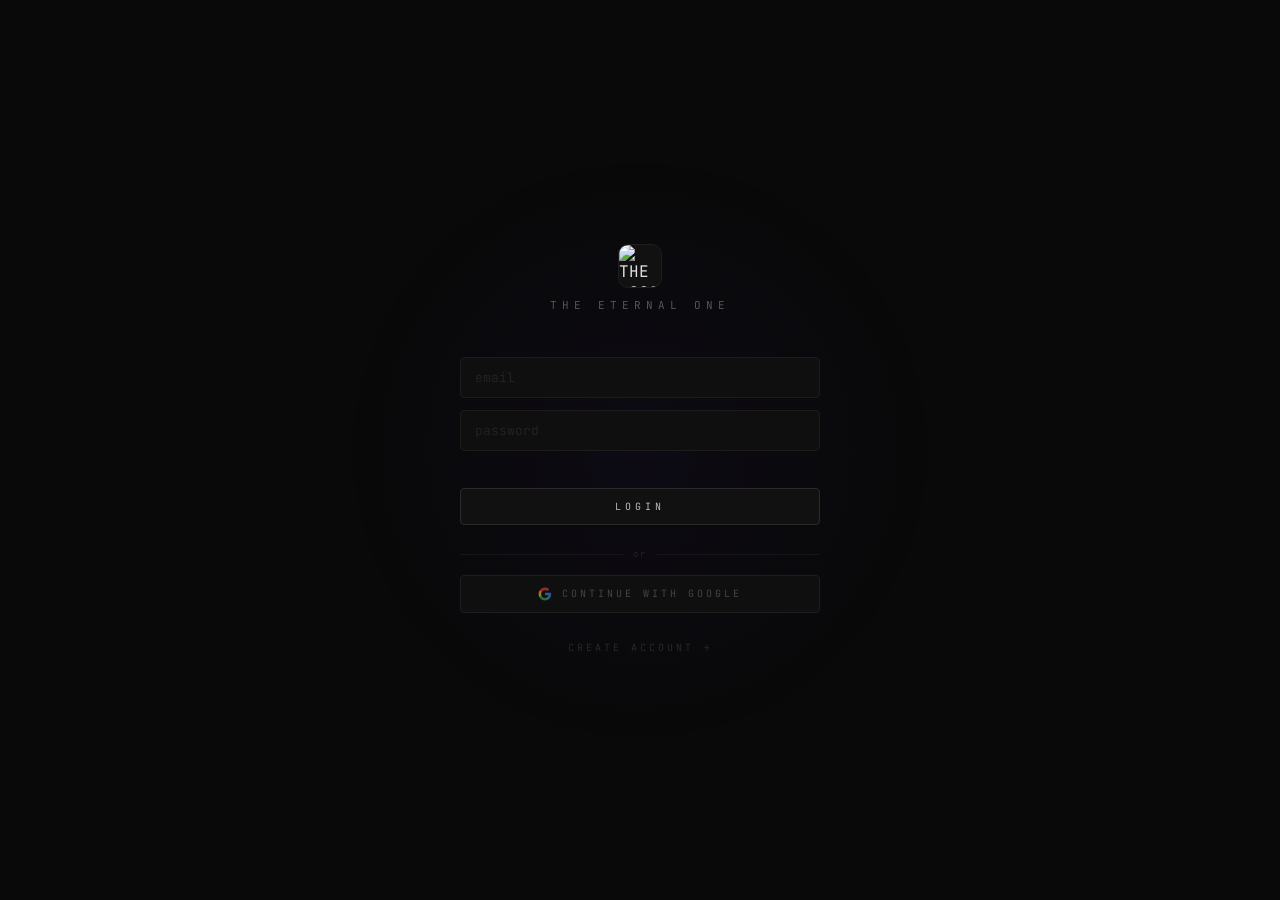
==== index.html @ fa99e8cd "Fixed the order of pages" ====
<!DOCTYPE html>
<html lang="en">
<head>
<meta charset="UTF-8">
<meta name="viewport" content="width=device-width, initial-scale=1.0">
<title>The Eternal One</title>
<link rel="icon" type="image/jpeg" href="logo2.jpeg">
<link href="https://fonts.googleapis.com/css2?family=JetBrains+Mono:wght@300;400;500&display=swap" rel="stylesheet">
<script type="module">
  import { initializeApp } from "https://www.gstatic.com/firebasejs/10.12.2/firebase-app.js";
  import {
    getAuth, signInWithEmailAndPassword,
    signInWithPopup, GoogleAuthProvider, onAuthStateChanged
  } from "https://www.gstatic.com/firebasejs/10.12.2/firebase-auth.js";
  
  const firebaseConfig = {
    apiKey: "AIzaSyDOQZw95uqm6B4TP_qGKlwqt2LYKfvITXM",
    authDomain: "eternal-one-timer.firebaseapp.com",
    projectId: "eternal-one-timer",
    storageBucket: "eternal-one-timer.firebasestorage.app",
    messagingSenderId: "1010437979682",
    appId: "1:1010437979682:web:7a23edfd4e45439ba7547b",
    measurementId: "G-6JR43ZSEN3"
  };

  const app       = initializeApp(firebaseConfig);
  const auth      = getAuth(app);
  const gProvider = new GoogleAuthProvider();

  onAuthStateChanged(auth, user => { if (user) redirect(); });

  function redirect() {
    document.getElementById('overlay').classList.add('show');
    setTimeout(() => { window.location.href = 'intro.html'; }, 900);
  }
  function setError(msg) { document.getElementById('err').textContent = msg; }
  function setLoading(on) {
    ['loginBtn','googleBtn'].forEach(id => {
      document.getElementById(id).disabled = on;
    });
    document.getElementById('loginBtn').textContent = on ? '...' : 'Login';
  }

  window.__login = async () => {
    setError('');
    const e = document.getElementById('email').value.trim();
    const p = document.getElementById('pass').value;
    if (!e || !p) { setError('fill in both fields'); return; }
    setLoading(true);
    try {
      await signInWithEmailAndPassword(auth, e, p);
      redirect();
    } catch (err) { setError(friendlyError(err.code)); setLoading(false); }
  };

  window.__google = async () => {
    setError('');
    setLoading(true);
    try {
      await signInWithPopup(auth, gProvider);
      redirect();
    } catch (err) {
      if (err.code !== 'auth/popup-closed-by-user') setError(friendlyError(err.code));
      setLoading(false);
    }
  };

  function friendlyError(code) {
    const map = {
      'auth/user-not-found':    'no account with that email',
      'auth/wrong-password':    'wrong password',
      'auth/invalid-email':     'invalid email',
      'auth/too-many-requests': 'too many attempts — try later',
      'auth/invalid-credential':'wrong email or password',
    };
    return map[code] || 'something went wrong';
  }

  document.addEventListener('keydown', e => { if (e.key === 'Enter') window.__login(); });
</script>
<style>
*, *::before, *::after { box-sizing: border-box; margin: 0; padding: 0; }
html, body {
  height: 100%; background: #090909;
  font-family: 'JetBrains Mono', monospace; color: #e0e0e0;
  display: flex; align-items: center; justify-content: center; overflow: hidden;
}
body::before {
  content: ''; position: fixed;
  width: 600px; height: 600px; top: 50%; left: 50%;
  transform: translate(-50%,-50%);
  background: radial-gradient(circle, rgba(90,40,200,0.06) 0%, transparent 70%);
  pointer-events: none;
}
.card {
  width: min(360px, 92vw); opacity: 0;
  animation: up 0.7s cubic-bezier(0.22,1,0.36,1) 0.1s forwards;
}
@keyframes up {
  from { opacity: 0; transform: translateY(16px); }
  to   { opacity: 1; transform: translateY(0); }
}
.logo { display: flex; flex-direction: column; align-items: center; margin-bottom: 2.8rem; gap: 10px; }
.logo-mark {
  width: 44px; height: 44px; border-radius: 10px;
  border: 1px solid #1e1e1e; background: #111;
  display: flex; align-items: center; justify-content: center; overflow: hidden;
}
.logo-mark img { width: 100%; height: 100%; object-fit: contain; }
.app-name { font-size: 11px; letter-spacing: 0.45em; text-transform: uppercase; color: #555; font-weight: 400; }
.field { margin-bottom: 0.75rem; }
input {
  width: 100%; background: #0f0f0f; border: 1px solid #1c1c1c;
  border-radius: 4px; padding: 11px 14px;
  font-family: 'JetBrains Mono', monospace; font-size: 13px;
  font-weight: 300; color: #ccc; outline: none;
  transition: border-color 0.2s, box-shadow 0.2s;
}
input::placeholder { color: #252525; }
input:focus { border-color: #333; box-shadow: 0 0 0 3px rgba(100,60,220,0.07); }
.err { font-size: 10px; color: #5a2020; letter-spacing: 0.15em; min-height: 16px; margin-bottom: 0.6rem; text-align: center; }
.btn-primary {
  width: 100%; background: #111; border: 1px solid #2a2a2a;
  border-radius: 4px; padding: 11px;
  font-family: 'JetBrains Mono', monospace; font-size: 10px;
  letter-spacing: 0.4em; text-transform: uppercase; color: #bbb;
  cursor: pointer; transition: all 0.15s; margin-bottom: 0.55rem;
  box-shadow: 0 4px 0 #0a0a0a;
}
.btn-primary:hover  { border-color: #3a3a3a; color: #e0e0e0; }
.btn-primary:active { transform: translateY(2px); box-shadow: 0 2px 0 #0a0a0a; }
.btn-primary:disabled { opacity: 0.4; cursor: not-allowed; }
.divider { display: flex; align-items: center; gap: 10px; margin: 0.9rem 0; }
.divider-line { flex: 1; height: 1px; background: #161616; }
.divider-text { font-size: 9px; color: #222; letter-spacing: 0.2em; }
.btn-google {
  width: 100%; background: #0f0f0f; border: 1px solid #1e1e1e;
  border-radius: 4px; padding: 11px;
  font-family: 'JetBrains Mono', monospace; font-size: 10px;
  letter-spacing: 0.3em; text-transform: uppercase; color: #444;
  cursor: pointer; transition: all 0.15s;
  display: flex; align-items: center; justify-content: center; gap: 10px;
}
.btn-google:hover  { border-color: #2a2a2a; color: #888; }
.btn-google:active { transform: scale(0.99); }
.btn-google:disabled { opacity: 0.4; cursor: not-allowed; }
.g-icon { width: 14px; height: 14px; flex-shrink: 0; }
.link-row { text-align: center; margin-top: 1.4rem; }
.link-row a {
  font-size: 10px; letter-spacing: 0.3em; text-transform: uppercase;
  color: #282828; text-decoration: none; transition: color 0.2s;
}
.link-row a:hover { color: #666; }
.overlay {
  position: fixed; inset: 0; background: #090909; z-index: 99;
  display: flex; align-items: center; justify-content: center;
  opacity: 0; pointer-events: none; transition: opacity 0.4s ease;
}
.overlay.show { opacity: 1; pointer-events: all; }
.overlay-text { font-size: 10px; letter-spacing: 0.5em; text-transform: uppercase; color: #2a2a2a; }
</style>
</head>
<body>

<div class="overlay" id="overlay"><span class="overlay-text">entering</span></div>

<div class="card">
  <div class="logo">
    <div class="logo-mark"><img src="logo2.jpeg" alt="THE LOGO"></div>
    <div class="app-name">The Eternal One</div>
  </div>

  <div class="field">
    <input type="email" id="email" placeholder="email" autocomplete="email" spellcheck="false">
  </div>
  <div class="field">
    <input type="password" id="pass" placeholder="password" autocomplete="current-password">
  </div>

  <div class="err" id="err"></div>

  <button class="btn-primary" id="loginBtn" onclick="__login()">Login</button>

  <div class="divider">
    <div class="divider-line"></div>
    <span class="divider-text">or</span>
    <div class="divider-line"></div>
  </div>

  <button class="btn-google" id="googleBtn" onclick="__google()">
    <svg class="g-icon" viewBox="0 0 24 24" xmlns="http://www.w3.org/2000/svg">
      <path d="M22.56 12.25c0-.78-.07-1.53-.2-2.25H12v4.26h5.92c-.26 1.37-1.04 2.53-2.21 3.31v2.77h3.57c2.08-1.92 3.28-4.74 3.28-8.09z" fill="#4285F4" opacity="0.6"/>
      <path d="M12 23c2.97 0 5.46-.98 7.28-2.66l-3.57-2.77c-.98.66-2.23 1.06-3.71 1.06-2.86 0-5.29-1.93-6.16-4.53H2.18v2.84C3.99 20.53 7.7 23 12 23z" fill="#34A853" opacity="0.6"/>
      <path d="M5.84 14.09c-.22-.66-.35-1.36-.35-2.09s.13-1.43.35-2.09V7.07H2.18C1.43 8.55 1 10.22 1 12s.43 3.45 1.18 4.93l3.66-2.84z" fill="#FBBC05" opacity="0.6"/>
      <path d="M12 5.38c1.62 0 3.06.56 4.21 1.64l3.15-3.15C17.45 2.09 14.97 1 12 1 7.7 1 3.99 3.47 2.18 7.07l3.66 2.84c.87-2.6 3.3-4.53 6.16-4.53z" fill="#EA4335" opacity="0.6"/>
    </svg>
    Continue with Google
  </button>

  <div class="link-row"><a href="register.html">create account →</a></div>
</div>

</body>
</html>
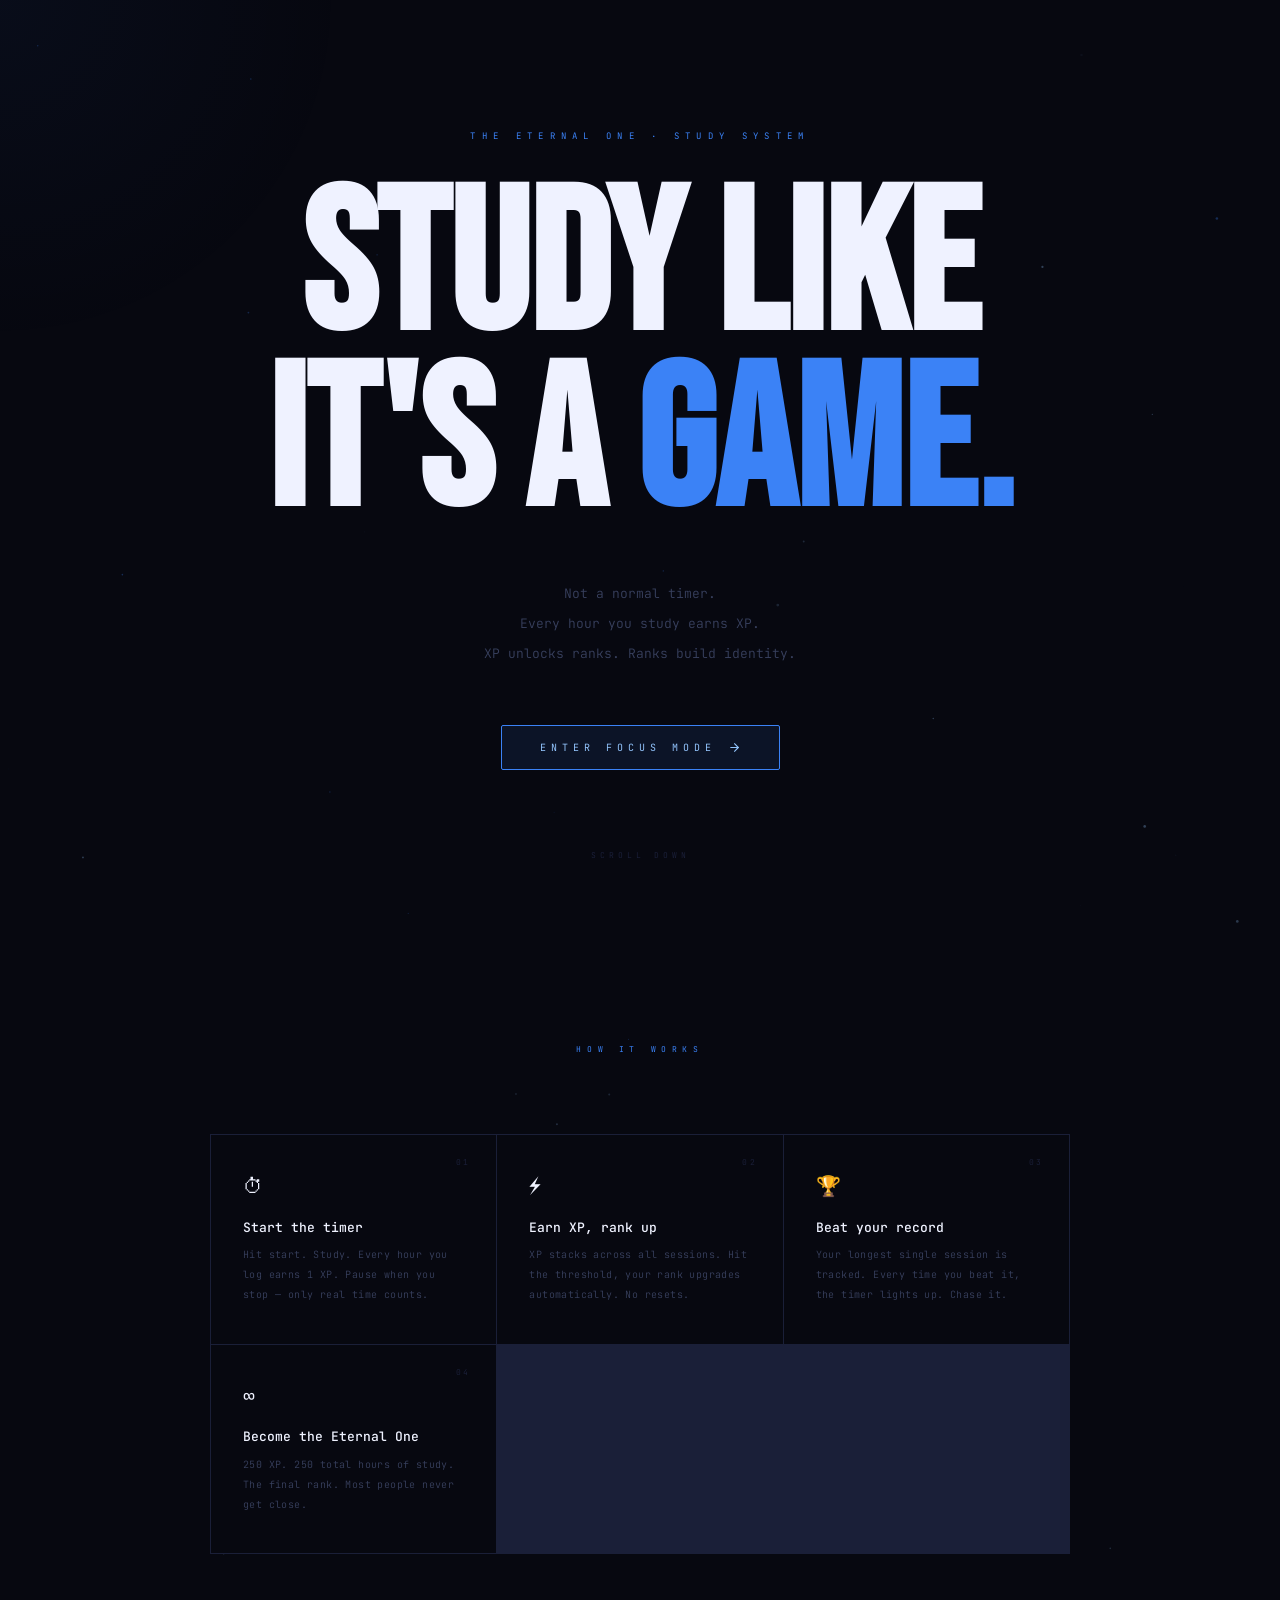
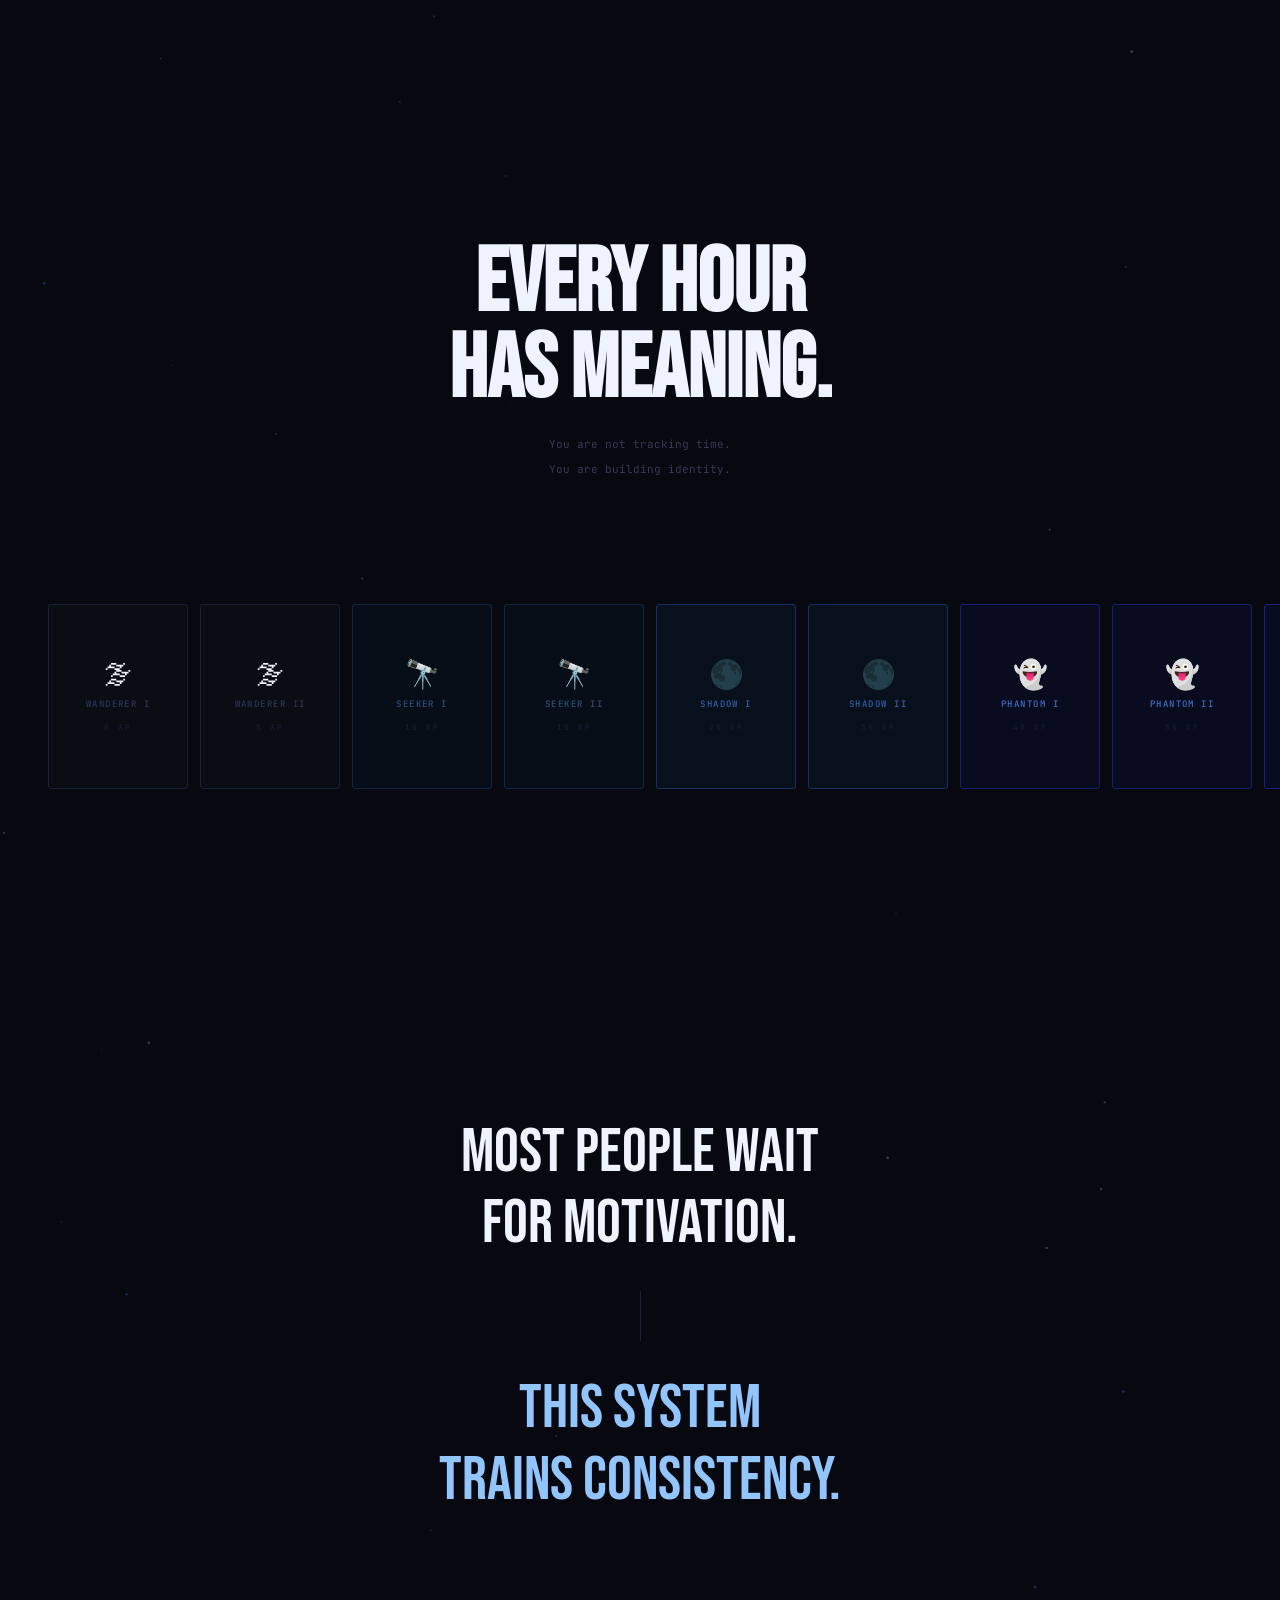
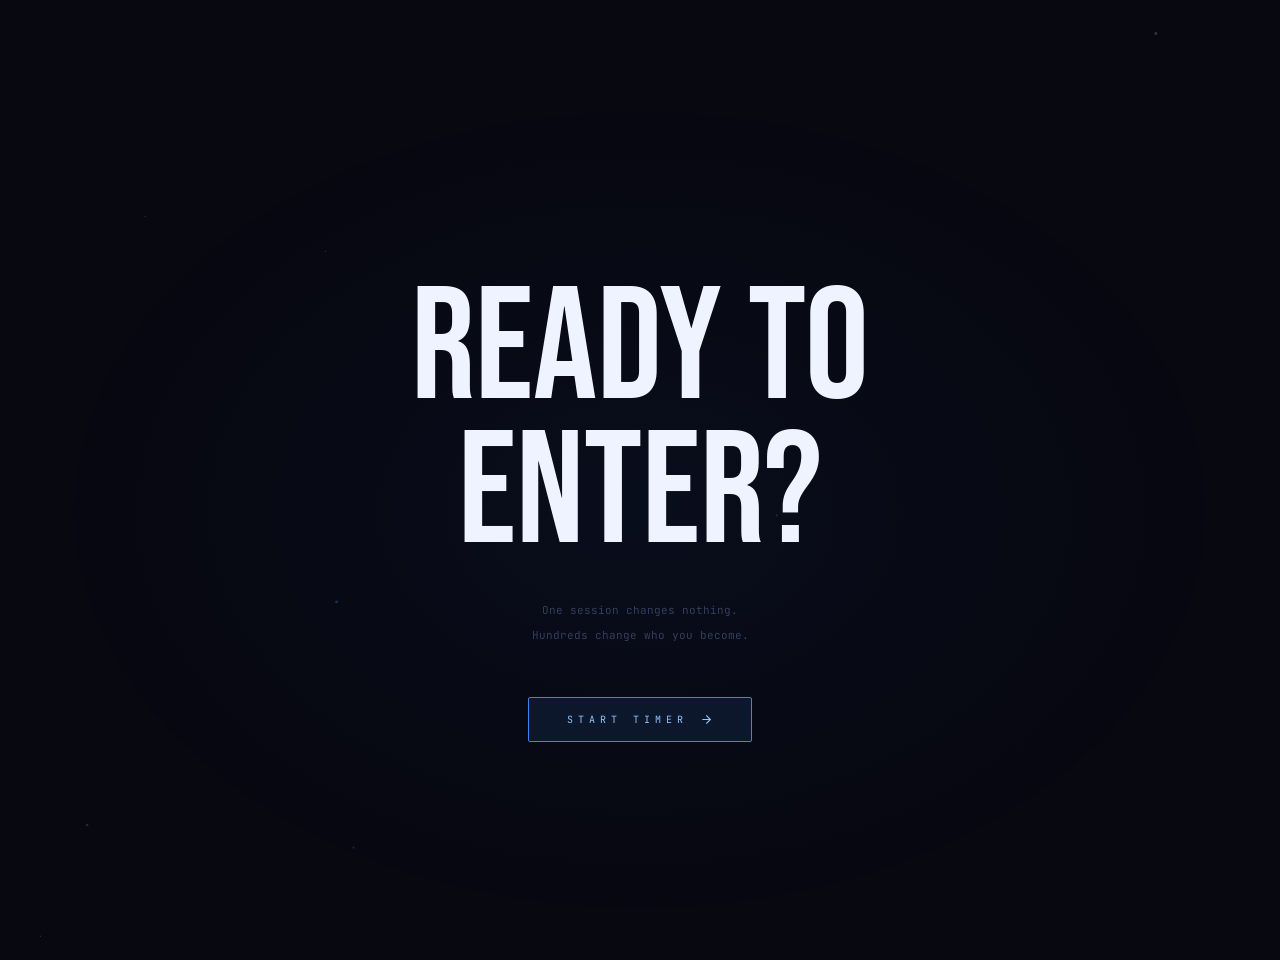
==== commit ca20fc53: "Intro page is fixed now with right order" ====
--- a/index.html
+++ b/index.html
@@ -3,202 +3,294 @@
 <head>
 <meta charset="UTF-8">
 <meta name="viewport" content="width=device-width, initial-scale=1.0">
-<title>The Eternal One</title>
+<title>The Eternal One — Enter</title>
 <link rel="icon" type="image/jpeg" href="logo2.jpeg">
-<link href="https://fonts.googleapis.com/css2?family=JetBrains+Mono:wght@300;400;500&display=swap" rel="stylesheet">
-<script type="module">
-  import { initializeApp } from "https://www.gstatic.com/firebasejs/10.12.2/firebase-app.js";
-  import {
-    getAuth, signInWithEmailAndPassword,
-    signInWithPopup, GoogleAuthProvider, onAuthStateChanged
-  } from "https://www.gstatic.com/firebasejs/10.12.2/firebase-auth.js";
-  
-  const firebaseConfig = {
-    apiKey: "AIzaSyDOQZw95uqm6B4TP_qGKlwqt2LYKfvITXM",
-    authDomain: "eternal-one-timer.firebaseapp.com",
-    projectId: "eternal-one-timer",
-    storageBucket: "eternal-one-timer.firebasestorage.app",
-    messagingSenderId: "1010437979682",
-    appId: "1:1010437979682:web:7a23edfd4e45439ba7547b",
-    measurementId: "G-6JR43ZSEN3"
-  };
-
-  const app       = initializeApp(firebaseConfig);
-  const auth      = getAuth(app);
-  const gProvider = new GoogleAuthProvider();
-
-  onAuthStateChanged(auth, user => { if (user) redirect(); });
-
-  function redirect() {
-    document.getElementById('overlay').classList.add('show');
-    setTimeout(() => { window.location.href = 'intro.html'; }, 900);
-  }
-  function setError(msg) { document.getElementById('err').textContent = msg; }
-  function setLoading(on) {
-    ['loginBtn','googleBtn'].forEach(id => {
-      document.getElementById(id).disabled = on;
-    });
-    document.getElementById('loginBtn').textContent = on ? '...' : 'Login';
-  }
-
-  window.__login = async () => {
-    setError('');
-    const e = document.getElementById('email').value.trim();
-    const p = document.getElementById('pass').value;
-    if (!e || !p) { setError('fill in both fields'); return; }
-    setLoading(true);
-    try {
-      await signInWithEmailAndPassword(auth, e, p);
-      redirect();
-    } catch (err) { setError(friendlyError(err.code)); setLoading(false); }
-  };
-
-  window.__google = async () => {
-    setError('');
-    setLoading(true);
-    try {
-      await signInWithPopup(auth, gProvider);
-      redirect();
-    } catch (err) {
-      if (err.code !== 'auth/popup-closed-by-user') setError(friendlyError(err.code));
-      setLoading(false);
-    }
-  };
-
-  function friendlyError(code) {
-    const map = {
-      'auth/user-not-found':    'no account with that email',
-      'auth/wrong-password':    'wrong password',
-      'auth/invalid-email':     'invalid email',
-      'auth/too-many-requests': 'too many attempts — try later',
-      'auth/invalid-credential':'wrong email or password',
-    };
-    return map[code] || 'something went wrong';
-  }
-
-  document.addEventListener('keydown', e => { if (e.key === 'Enter') window.__login(); });
-</script>
+<link href="https://fonts.googleapis.com/css2?family=JetBrains+Mono:wght@300;400;500;600&family=Bebas+Neue&display=swap" rel="stylesheet">
 <style>
+:root {
+  --bg: #070810;
+  --accent: #3b82f6;
+  --accent2: #93c5fd;
+  --accent-dim: rgba(59,130,246,0.1);
+  --white: #eff2ff;
+  --muted: #38405e;
+  --muted2: #1a1f38;
+}
 *, *::before, *::after { box-sizing: border-box; margin: 0; padding: 0; }
-html, body {
-  height: 100%; background: #090909;
-  font-family: 'JetBrains Mono', monospace; color: #e0e0e0;
-  display: flex; align-items: center; justify-content: center; overflow: hidden;
-}
-body::before {
-  content: ''; position: fixed;
-  width: 600px; height: 600px; top: 50%; left: 50%;
-  transform: translate(-50%,-50%);
-  background: radial-gradient(circle, rgba(90,40,200,0.06) 0%, transparent 70%);
-  pointer-events: none;
-}
-.card {
-  width: min(360px, 92vw); opacity: 0;
-  animation: up 0.7s cubic-bezier(0.22,1,0.36,1) 0.1s forwards;
-}
-@keyframes up {
-  from { opacity: 0; transform: translateY(16px); }
-  to   { opacity: 1; transform: translateY(0); }
-}
-.logo { display: flex; flex-direction: column; align-items: center; margin-bottom: 2.8rem; gap: 10px; }
-.logo-mark {
-  width: 44px; height: 44px; border-radius: 10px;
-  border: 1px solid #1e1e1e; background: #111;
-  display: flex; align-items: center; justify-content: center; overflow: hidden;
-}
-.logo-mark img { width: 100%; height: 100%; object-fit: contain; }
-.app-name { font-size: 11px; letter-spacing: 0.45em; text-transform: uppercase; color: #555; font-weight: 400; }
-.field { margin-bottom: 0.75rem; }
-input {
-  width: 100%; background: #0f0f0f; border: 1px solid #1c1c1c;
-  border-radius: 4px; padding: 11px 14px;
-  font-family: 'JetBrains Mono', monospace; font-size: 13px;
-  font-weight: 300; color: #ccc; outline: none;
-  transition: border-color 0.2s, box-shadow 0.2s;
-}
-input::placeholder { color: #252525; }
-input:focus { border-color: #333; box-shadow: 0 0 0 3px rgba(100,60,220,0.07); }
-.err { font-size: 10px; color: #5a2020; letter-spacing: 0.15em; min-height: 16px; margin-bottom: 0.6rem; text-align: center; }
-.btn-primary {
-  width: 100%; background: #111; border: 1px solid #2a2a2a;
-  border-radius: 4px; padding: 11px;
-  font-family: 'JetBrains Mono', monospace; font-size: 10px;
-  letter-spacing: 0.4em; text-transform: uppercase; color: #bbb;
-  cursor: pointer; transition: all 0.15s; margin-bottom: 0.55rem;
-  box-shadow: 0 4px 0 #0a0a0a;
-}
-.btn-primary:hover  { border-color: #3a3a3a; color: #e0e0e0; }
-.btn-primary:active { transform: translateY(2px); box-shadow: 0 2px 0 #0a0a0a; }
-.btn-primary:disabled { opacity: 0.4; cursor: not-allowed; }
-.divider { display: flex; align-items: center; gap: 10px; margin: 0.9rem 0; }
-.divider-line { flex: 1; height: 1px; background: #161616; }
-.divider-text { font-size: 9px; color: #222; letter-spacing: 0.2em; }
-.btn-google {
-  width: 100%; background: #0f0f0f; border: 1px solid #1e1e1e;
-  border-radius: 4px; padding: 11px;
-  font-family: 'JetBrains Mono', monospace; font-size: 10px;
-  letter-spacing: 0.3em; text-transform: uppercase; color: #444;
-  cursor: pointer; transition: all 0.15s;
-  display: flex; align-items: center; justify-content: center; gap: 10px;
-}
-.btn-google:hover  { border-color: #2a2a2a; color: #888; }
-.btn-google:active { transform: scale(0.99); }
-.btn-google:disabled { opacity: 0.4; cursor: not-allowed; }
-.g-icon { width: 14px; height: 14px; flex-shrink: 0; }
-.link-row { text-align: center; margin-top: 1.4rem; }
-.link-row a {
-  font-size: 10px; letter-spacing: 0.3em; text-transform: uppercase;
-  color: #282828; text-decoration: none; transition: color 0.2s;
-}
-.link-row a:hover { color: #666; }
-.overlay {
-  position: fixed; inset: 0; background: #090909; z-index: 99;
-  display: flex; align-items: center; justify-content: center;
-  opacity: 0; pointer-events: none; transition: opacity 0.4s ease;
-}
-.overlay.show { opacity: 1; pointer-events: all; }
-.overlay-text { font-size: 10px; letter-spacing: 0.5em; text-transform: uppercase; color: #2a2a2a; }
+html { scroll-behavior: smooth; }
+body { background: var(--bg); font-family: 'JetBrains Mono', monospace; color: var(--white); overflow-x: hidden; }
+
+#particles { position: fixed; inset: 0; z-index: 0; pointer-events: none; }
+#glow { position: fixed; width: 700px; height: 700px; border-radius: 50%; pointer-events: none; z-index: 1; background: radial-gradient(circle, rgba(59,130,246,0.045) 0%, transparent 70%); transform: translate(-50%,-50%); transition: left 0.5s ease, top 0.5s ease; }
+
+section { position: relative; z-index: 2; }
+
+/* HERO */
+.hero { min-height: 100vh; display: flex; flex-direction: column; align-items: center; justify-content: center; text-align: center; padding: 4rem 2rem; }
+.hero-eye { font-size: 9px; letter-spacing: 0.7em; text-transform: uppercase; color: var(--accent); margin-bottom: 2.5rem; opacity: 0; animation: up 0.8s ease 0.2s forwards; }
+.hero-title { font-family: 'Bebas Neue', sans-serif; font-size: clamp(72px,16vw,200px); line-height: 0.88; opacity: 0; animation: up 1s ease 0.4s forwards; }
+.hero-title .bl { color: var(--accent); }
+.hero-sub { margin-top: 2.8rem; font-size: clamp(11px,1.5vw,13px); font-weight: 300; line-height: 2.3; color: var(--muted); opacity: 0; animation: up 1s ease 0.7s forwards; }
+.hero-cta { margin-top: 3.5rem; opacity: 0; animation: up 1s ease 1s forwards; }
+.scroll-hint { position: absolute; bottom: 2.5rem; font-size: 8px; letter-spacing: 0.5em; text-transform: uppercase; color: var(--muted2); opacity: 0; animation: fadein 1s ease 2.5s forwards, pulse-fade 3s ease 3.5s infinite; }
+
+/* BUTTON */
+.btn { display: inline-flex; align-items: center; gap: 12px; background: var(--accent-dim); border: 1px solid var(--accent); padding: 15px 38px; border-radius: 2px; text-decoration: none; font-family: 'JetBrains Mono', monospace; font-size: 10px; letter-spacing: 0.5em; text-transform: uppercase; color: var(--accent2); cursor: pointer; transition: box-shadow 0.3s; position: relative; overflow: hidden; }
+.btn::before { content: ''; position: absolute; inset: 0; background: var(--accent); transform: scaleX(0); transform-origin: left; transition: transform 0.4s cubic-bezier(0.4,0,0.2,1); z-index: 0; }
+.btn:hover::before { transform: scaleX(1); }
+.btn:hover { color: #fff; box-shadow: 0 0 50px rgba(59,130,246,0.3); }
+.btn span, .btn svg { position: relative; z-index: 1; }
+.btn:hover svg { transform: translateX(4px); }
+.btn svg { transition: transform 0.3s; }
+
+/* HOW IT WORKS */
+.how { padding: 9rem 2rem; display: flex; flex-direction: column; align-items: center; gap: 5rem; }
+.sec-tag { font-size: 8px; letter-spacing: 0.7em; text-transform: uppercase; color: var(--accent); text-align: center; }
+.cards { display: grid; grid-template-columns: repeat(auto-fit, minmax(220px,1fr)); gap: 1px; max-width: 860px; width: 100%; background: var(--muted2); border: 1px solid var(--muted2); }
+.card { background: var(--bg); padding: 2.4rem 2rem; position: relative; overflow: hidden; opacity: 0; transform: translateY(28px); transition: opacity 0.6s ease, transform 0.6s ease, background 0.2s; }
+.card.in { opacity: 1; transform: translateY(0); }
+.card:hover { background: #0b0d1c; }
+.card-n { position: absolute; top: 1.4rem; right: 1.6rem; font-size: 8px; color: var(--muted2); letter-spacing: 0.3em; }
+.card-icon { font-size: 20px; margin-bottom: 1.2rem; display: block; }
+.card-title { font-size: 13px; font-weight: 500; color: var(--white); margin-bottom: 0.6rem; }
+.card-text { font-size: 10px; font-weight: 300; line-height: 2; color: var(--muted); letter-spacing: 0.04em; }
+
+/* RANKS */
+.ranks { padding: 9rem 0; display: flex; flex-direction: column; align-items: center; gap: 4rem; }
+.ranks-hd { text-align: center; padding: 0 2rem; }
+.ranks-hd h2 { font-family: 'Bebas Neue', sans-serif; font-size: clamp(40px,8vw,90px); line-height: 0.95; opacity: 0; transform: translateY(20px); transition: opacity 0.8s, transform 0.8s; }
+.ranks-hd h2.in { opacity: 1; transform: translateY(0); }
+.ranks-hd p { margin-top: 1.2rem; font-size: 11px; font-weight: 300; line-height: 2.2; color: var(--muted); opacity: 0; transition: opacity 0.8s ease 0.25s; }
+.ranks-hd p.in { opacity: 1; }
+
+.ranks-row { display: flex; gap: 12px; overflow-x: auto; padding: 1rem 3rem 2.5rem; scrollbar-width: none; -ms-overflow-style: none; width: 100%; align-items: flex-end; }
+.ranks-row::-webkit-scrollbar { display: none; }
+
+.rk { flex-shrink: 0; width: 140px; height: 185px; border-radius: 3px; display: flex; flex-direction: column; align-items: center; justify-content: center; gap: 10px; position: relative; opacity: 0; transform: translateY(16px); transition: opacity 0.5s, transform 0.5s; cursor: default; }
+.rk.in { opacity: 1; transform: translateY(0); }
+.rk:hover { transform: translateY(-7px) scale(1.05) !important; transition: transform 0.28s ease !important; }
+
+.rk-t1 { background: #0b0d15; border: 1px solid #18203a; }
+.rk-t2 { background: #080e18; border: 1px solid #102848; }
+.rk-t3 { background: #08101c; border: 1px solid #143060; }
+.rk-t4 { background: #080c1e; border: 1px solid #182070; }
+.rk-t5 { background: #070c20; border: 1px solid #1c2080; }
+.rk-t6 { background: #070b22; border: 1px solid #202490; }
+.rk-t7 { background: #060924; border: 1px solid #2428a8; }
+
+.rk-t1:hover { box-shadow: 0 12px 40px rgba(59,130,246,0.06); }
+.rk-t2:hover { box-shadow: 0 12px 40px rgba(59,130,246,0.10); }
+.rk-t3:hover { box-shadow: 0 12px 50px rgba(80,150,255,0.14); }
+.rk-t4:hover { box-shadow: 0 12px 50px rgba(100,160,255,0.18); }
+.rk-t5:hover { box-shadow: 0 14px 55px rgba(120,175,255,0.22); }
+.rk-t6:hover { box-shadow: 0 14px 60px rgba(140,195,255,0.26); }
+.rk-t7:hover { box-shadow: 0 16px 65px rgba(160,210,255,0.3); }
+
+.rk-sym { font-size: 28px; line-height: 1; }
+.rk-name { font-size: 9px; font-weight: 500; letter-spacing: 0.16em; text-transform: uppercase; text-align: center; padding: 0 8px; line-height: 1.5; }
+.rk-xp { font-size: 8px; color: var(--muted2); letter-spacing: 0.25em; }
+
+.rk-t1 .rk-name { color: #2a3658; }
+.rk-t2 .rk-name { color: #2a5078; }
+.rk-t3 .rk-name { color: #3060aa; }
+.rk-t4 .rk-name { color: #4070c8; }
+.rk-t5 .rk-name { color: #5085dc; }
+.rk-t6 .rk-name { color: #60a0f0; }
+.rk-t7 .rk-name { color: #80b8ff; }
+
+.rk-eternal { width: 176px; height: 228px; background: #050612; border: 1px solid rgba(147,197,253,0.22); animation: float-e 4s ease-in-out infinite; }
+.rk-eternal .rk-name { font-size: 10px; letter-spacing: 0.2em; color: #bdd9ff; text-shadow: 0 0 18px rgba(147,197,253,0.7), 0 0 36px rgba(59,130,246,0.4); }
+.rk-eternal .rk-sym { font-size: 42px; animation: pulse-s 2.5s ease infinite; filter: drop-shadow(0 0 10px rgba(147,197,253,0.6)); }
+.rk-eternal .rk-xp { color: rgba(147,197,253,0.3); }
+.rk-eternal:hover { box-shadow: 0 18px 80px rgba(147,197,253,0.28) !important; transform: translateY(-9px) scale(1.05) !important; }
+
+@keyframes float-e { 0%,100% { transform: translateY(0); } 50% { transform: translateY(-10px); } }
+@keyframes pulse-s { 0%,100% { filter: drop-shadow(0 0 10px rgba(147,197,253,0.6)); } 50% { filter: drop-shadow(0 0 26px rgba(147,197,253,1)) drop-shadow(0 0 50px rgba(59,130,246,0.5)); } }
+
+/* STATEMENT */
+.statement { padding: 9rem 2rem; text-align: center; display: flex; flex-direction: column; align-items: center; }
+.st { font-family: 'Bebas Neue', sans-serif; font-size: clamp(32px,6vw,62px); line-height: 1.15; color: var(--muted); opacity: 0; transform: translateY(20px); transition: opacity 0.7s, transform 0.7s, color 0.7s; }
+.st.in { opacity: 1; transform: translateY(0); color: var(--white); }
+.st:nth-child(2) { transition-delay: 0.12s; }
+.st-div { width: 1px; height: 50px; background: var(--muted2); margin: 2rem auto; }
+.st.bl { color: var(--muted); }
+.st.bl.in { color: var(--accent2); }
+.st.bl:nth-child(4) { transition-delay: 0.28s; }
+.st.bl:nth-child(5) { transition-delay: 0.44s; }
+
+/* FINAL CTA */
+.final { min-height: 100vh; display: flex; flex-direction: column; align-items: center; justify-content: center; text-align: center; padding: 4rem 2rem; position: relative; }
+.final::before { content: ''; position: absolute; inset: 0; background: radial-gradient(ellipse at center, rgba(59,130,246,0.05) 0%, transparent 65%); pointer-events: none; }
+.final-big { font-family: 'Bebas Neue', sans-serif; font-size: clamp(70px,14vw,160px); line-height: 0.9; opacity: 0; transform: translateY(20px); transition: opacity 0.8s, transform 0.8s; }
+.final-big.in { opacity: 1; transform: translateY(0); }
+.final-sub { margin-top: 2rem; font-size: 11px; font-weight: 300; line-height: 2.3; color: var(--muted); max-width: 320px; opacity: 0; transition: opacity 0.8s ease 0.2s; }
+.final-sub.in { opacity: 1; }
+.final-cta { margin-top: 3rem; opacity: 0; transition: opacity 0.8s ease 0.4s; }
+.final-cta.in { opacity: 1; }
+
+/* ANIMS */
+@keyframes up { from { opacity: 0; transform: translateY(18px); } to { opacity: 1; transform: translateY(0); } }
+@keyframes fadein { from { opacity: 0; } to { opacity: 1; } }
+@keyframes pulse-fade { 0%,100% { opacity: 0.3; } 50% { opacity: 0.9; } }
+
+#page-out { position: fixed; inset: 0; background: var(--bg); z-index: 9999; opacity: 0; pointer-events: none; transition: opacity 0.65s ease; }
+#page-out.go { opacity: 1; pointer-events: all; }
+
+@media (max-width: 600px) { .cards { grid-template-columns: 1fr 1fr; } .ranks-row { padding: 1rem 1.5rem 2rem; } .rk { width: 122px; height: 165px; } .rk-eternal { width: 152px; height: 205px; } }
+@media (max-width: 400px) { .cards { grid-template-columns: 1fr; } }
+::-webkit-scrollbar { width: 3px; } ::-webkit-scrollbar-thumb { background: var(--muted2); }
 </style>
 </head>
 <body>
 
-<div class="overlay" id="overlay"><span class="overlay-text">entering</span></div>
-
-<div class="card">
-  <div class="logo">
-    <div class="logo-mark"><img src="logo2.jpeg" alt="THE LOGO"></div>
-    <div class="app-name">The Eternal One</div>
-  </div>
-
-  <div class="field">
-    <input type="email" id="email" placeholder="email" autocomplete="email" spellcheck="false">
-  </div>
-  <div class="field">
-    <input type="password" id="pass" placeholder="password" autocomplete="current-password">
-  </div>
-
-  <div class="err" id="err"></div>
-
-  <button class="btn-primary" id="loginBtn" onclick="__login()">Login</button>
-
-  <div class="divider">
-    <div class="divider-line"></div>
-    <span class="divider-text">or</span>
-    <div class="divider-line"></div>
-  </div>
-
-  <button class="btn-google" id="googleBtn" onclick="__google()">
-    <svg class="g-icon" viewBox="0 0 24 24" xmlns="http://www.w3.org/2000/svg">
-      <path d="M22.56 12.25c0-.78-.07-1.53-.2-2.25H12v4.26h5.92c-.26 1.37-1.04 2.53-2.21 3.31v2.77h3.57c2.08-1.92 3.28-4.74 3.28-8.09z" fill="#4285F4" opacity="0.6"/>
-      <path d="M12 23c2.97 0 5.46-.98 7.28-2.66l-3.57-2.77c-.98.66-2.23 1.06-3.71 1.06-2.86 0-5.29-1.93-6.16-4.53H2.18v2.84C3.99 20.53 7.7 23 12 23z" fill="#34A853" opacity="0.6"/>
-      <path d="M5.84 14.09c-.22-.66-.35-1.36-.35-2.09s.13-1.43.35-2.09V7.07H2.18C1.43 8.55 1 10.22 1 12s.43 3.45 1.18 4.93l3.66-2.84z" fill="#FBBC05" opacity="0.6"/>
-      <path d="M12 5.38c1.62 0 3.06.56 4.21 1.64l3.15-3.15C17.45 2.09 14.97 1 12 1 7.7 1 3.99 3.47 2.18 7.07l3.66 2.84c.87-2.6 3.3-4.53 6.16-4.53z" fill="#EA4335" opacity="0.6"/>
-    </svg>
-    Continue with Google
-  </button>
-
-  <div class="link-row"><a href="register.html">create account →</a></div>
-</div>
-
+<canvas id="particles"></canvas>
+<div id="glow"></div>
+<div id="page-out"></div>
+
+<!-- HERO -->
+<section class="hero">
+  <div class="hero-eye">The Eternal One · Study System</div>
+  <h1 class="hero-title">Study Like<br>It's a <span class="bl">Game.</span></h1>
+  <p class="hero-sub">Not a normal timer.<br>Every hour you study earns XP.<br>XP unlocks ranks. Ranks build identity.</p>
+  <div class="hero-cta">
+    <a class="btn" href="#" id="enterBtn">
+      <span>Enter Focus Mode</span>
+      <svg width="13" height="13" viewBox="0 0 24 24" fill="none" stroke="currentColor" stroke-width="2" stroke-linecap="round" stroke-linejoin="round"><line x1="5" y1="12" x2="19" y2="12"/><polyline points="12 5 19 12 12 19"/></svg>
+    </a>
+  </div>
+  <div class="scroll-hint">scroll down</div>
+</section>
+
+<!-- HOW IT WORKS -->
+<section class="how">
+  <div class="sec-tag">How it works</div>
+  <div class="cards">
+    <div class="card">
+      <span class="card-n">01</span>
+      <span class="card-icon">⏱</span>
+      <div class="card-title">Start the timer</div>
+      <p class="card-text">Hit start. Study. Every hour you log earns 1 XP. Pause when you stop — only real time counts.</p>
+    </div>
+    <div class="card" style="transition-delay:.1s">
+      <span class="card-n">02</span>
+      <span class="card-icon">⚡</span>
+      <div class="card-title">Earn XP, rank up</div>
+      <p class="card-text">XP stacks across all sessions. Hit the threshold, your rank upgrades automatically. No resets.</p>
+    </div>
+    <div class="card" style="transition-delay:.2s">
+      <span class="card-n">03</span>
+      <span class="card-icon">🏆</span>
+      <div class="card-title">Beat your record</div>
+      <p class="card-text">Your longest single session is tracked. Every time you beat it, the timer lights up. Chase it.</p>
+    </div>
+    <div class="card" style="transition-delay:.3s">
+      <span class="card-n">04</span>
+      <span class="card-icon">∞</span>
+      <div class="card-title">Become the Eternal One</div>
+      <p class="card-text">250 XP. 250 total hours of study. The final rank. Most people never get close.</p>
+    </div>
+  </div>
+</section>
+
+<!-- RANKS -->
+<section class="ranks">
+  <div class="ranks-hd">
+    <h2>Every Hour<br>Has Meaning.</h2>
+    <p>You are not tracking time.<br>You are building identity.</p>
+  </div>
+  <div class="ranks-row">
+    <div class="rk rk-t1"><span class="rk-sym">🌫</span><div class="rk-name">Wanderer I</div><div class="rk-xp">0 XP</div></div>
+    <div class="rk rk-t1"><span class="rk-sym">🌫</span><div class="rk-name">Wanderer II</div><div class="rk-xp">5 XP</div></div>
+    <div class="rk rk-t2"><span class="rk-sym">🔭</span><div class="rk-name">Seeker I</div><div class="rk-xp">10 XP</div></div>
+    <div class="rk rk-t2"><span class="rk-sym">🔭</span><div class="rk-name">Seeker II</div><div class="rk-xp">15 XP</div></div>
+    <div class="rk rk-t3"><span class="rk-sym">🌑</span><div class="rk-name">Shadow I</div><div class="rk-xp">20 XP</div></div>
+    <div class="rk rk-t3"><span class="rk-sym">🌑</span><div class="rk-name">Shadow II</div><div class="rk-xp">30 XP</div></div>
+    <div class="rk rk-t4"><span class="rk-sym">👻</span><div class="rk-name">Phantom I</div><div class="rk-xp">40 XP</div></div>
+    <div class="rk rk-t4"><span class="rk-sym">👻</span><div class="rk-name">Phantom II</div><div class="rk-xp">55 XP</div></div>
+    <div class="rk rk-t5"><span class="rk-sym">💀</span><div class="rk-name">Reaper I</div><div class="rk-xp">70 XP</div></div>
+    <div class="rk rk-t5"><span class="rk-sym">💀</span><div class="rk-name">Reaper II</div><div class="rk-xp">90 XP</div></div>
+    <div class="rk rk-t6"><span class="rk-sym">🌊</span><div class="rk-name">Abyss Walker I</div><div class="rk-xp">110 XP</div></div>
+    <div class="rk rk-t6"><span class="rk-sym">🌊</span><div class="rk-name">Abyss Walker II</div><div class="rk-xp">140 XP</div></div>
+    <div class="rk rk-t7"><span class="rk-sym">♾</span><div class="rk-name">Eternal I</div><div class="rk-xp">170 XP</div></div>
+    <div class="rk rk-t7"><span class="rk-sym">♾</span><div class="rk-name">Eternal II</div><div class="rk-xp">210 XP</div></div>
+    <div class="rk rk-eternal"><span class="rk-sym">⚡</span><div class="rk-name">The Eternal One</div><div class="rk-xp">250 XP</div></div>
+  </div>
+</section>
+
+<!-- STATEMENT -->
+<section class="statement">
+  <div class="st">Most people wait</div>
+  <div class="st">for motivation.</div>
+  <div class="st-div"></div>
+  <div class="st bl">This system</div>
+  <div class="st bl">trains consistency.</div>
+</section>
+
+<!-- FINAL CTA -->
+<section class="final">
+  <div class="final-big">Ready to<br>Enter?</div>
+  <p class="final-sub">One session changes nothing.<br>Hundreds change who you become.</p>
+  <div class="final-cta">
+    <a class="btn" href="#" id="startBtn">
+      <span>Start Timer</span>
+      <svg width="13" height="13" viewBox="0 0 24 24" fill="none" stroke="currentColor" stroke-width="2" stroke-linecap="round" stroke-linejoin="round"><line x1="5" y1="12" x2="19" y2="12"/><polyline points="12 5 19 12 12 19"/></svg>
+    </a>
+  </div>
+</section>
+
+<script>
+/* PARTICLES */
+const cv = document.getElementById('particles'), cx = cv.getContext('2d');
+let W, H, pts = [];
+function resize() { W = cv.width = innerWidth; H = cv.height = document.body.scrollHeight; }
+window.addEventListener('resize', resize); resize();
+
+function P() {
+  this.init = function() {
+    this.x = Math.random()*W; this.y = Math.random()*H;
+    this.r = Math.random()*1.2+0.3;
+    this.vx = (Math.random()-.5)*.22; this.vy = -Math.random()*.28-.05;
+    this.life = 0; this.max = Math.random()*400+200;
+    this.blue = Math.random()>.45;
+  };
+  this.init(); this.life = Math.random()*this.max;
+  this.draw = function() {
+    let a=0;
+    if(this.life<80) a=this.life/80*.3;
+    else if(this.life>this.max-80) a=(this.max-this.life)/80*.3;
+    else a=.3;
+    cx.save(); cx.globalAlpha=a;
+    cx.fillStyle=this.blue?'#3b82f6':'#93c5fd';
+    cx.beginPath(); cx.arc(this.x,this.y,this.r,0,Math.PI*2); cx.fill(); cx.restore();
+    this.x+=this.vx; this.y+=this.vy; this.life++;
+    if(this.life>=this.max) this.init();
+  };
+}
+for(let i=0;i<100;i++) pts.push(new P());
+function loop() { cx.clearRect(0,0,W,H); pts.forEach(p=>p.draw()); requestAnimationFrame(loop); }
+loop();
+
+/* MOUSE GLOW */
+const glw = document.getElementById('glow');
+document.addEventListener('mousemove', e => { glw.style.left=e.clientX+'px'; glw.style.top=e.clientY+'px'; });
+
+/* SCROLL REVEALS */
+const io = new IntersectionObserver(e => e.forEach(x => { if(x.isIntersecting) x.target.classList.add('in'); }), {threshold:.15});
+document.querySelectorAll('.st, .final-big, .final-sub, .final-cta, .ranks-hd h2, .ranks-hd p').forEach(el=>io.observe(el));
+
+const cio = new IntersectionObserver(e => { e.forEach(x => { if(x.isIntersecting) { document.querySelectorAll('.card').forEach((c,i)=>setTimeout(()=>c.classList.add('in'),i*90)); cio.disconnect(); } }); },{threshold:.1});
+const fc = document.querySelector('.card'); if(fc) cio.observe(fc);
+
+const rio = new IntersectionObserver(e => { e.forEach(x => { if(x.isIntersecting) { document.querySelectorAll('.rk').forEach((c,i)=>setTimeout(()=>c.classList.add('in'),i*50)); rio.disconnect(); } }); },{threshold:.05});
+const fr = document.querySelector('.rk'); if(fr) rio.observe(fr);
+
+/* NAV */
+function go() { const o=document.getElementById('page-out'); o.classList.add('go'); setTimeout(()=>window.location.href='login.html',650); }
+document.getElementById('enterBtn').addEventListener('click',e=>{e.preventDefault();go();});
+document.getElementById('startBtn').addEventListener('click',e=>{e.preventDefault();go();});
+
+/* canvas on scroll */
+let t; window.addEventListener('scroll',()=>{clearTimeout(t);t=setTimeout(()=>{cv.height=H=document.body.scrollHeight;},200);});
+</script>
 </body>
 </html>
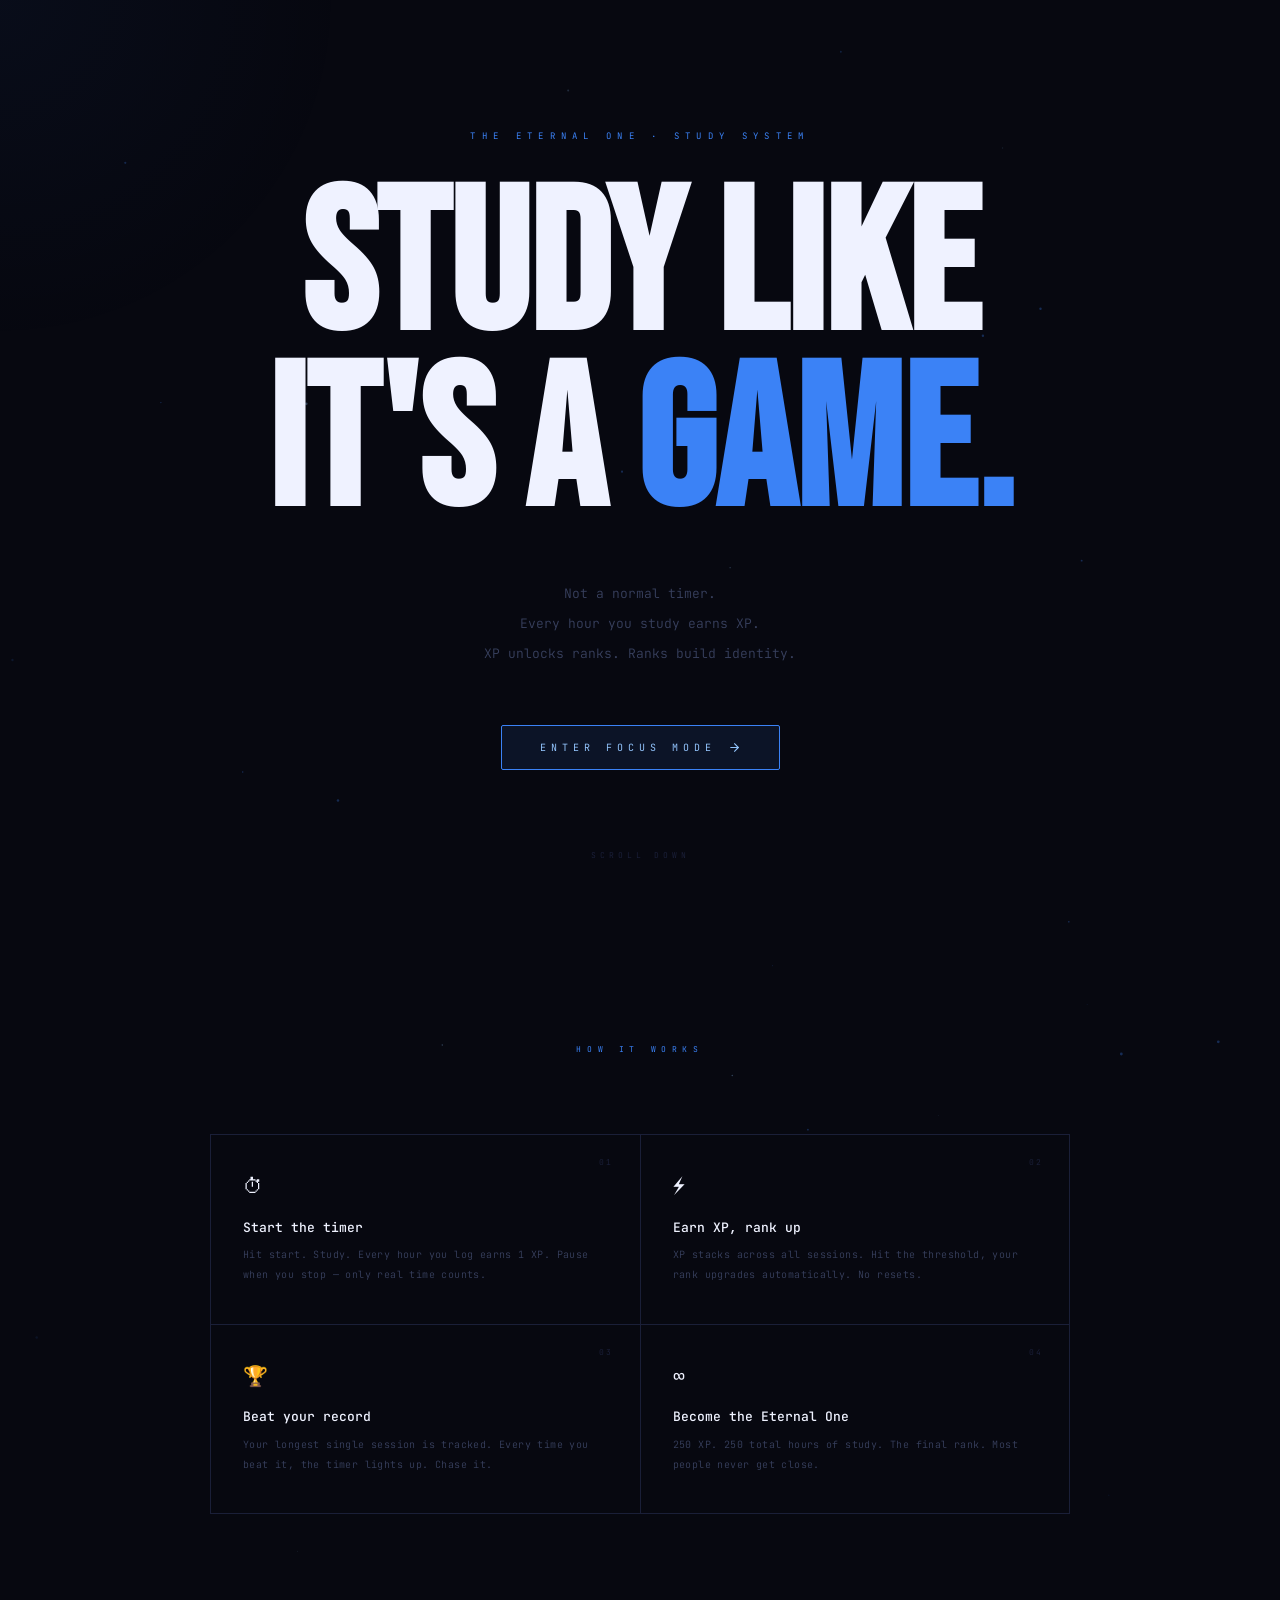
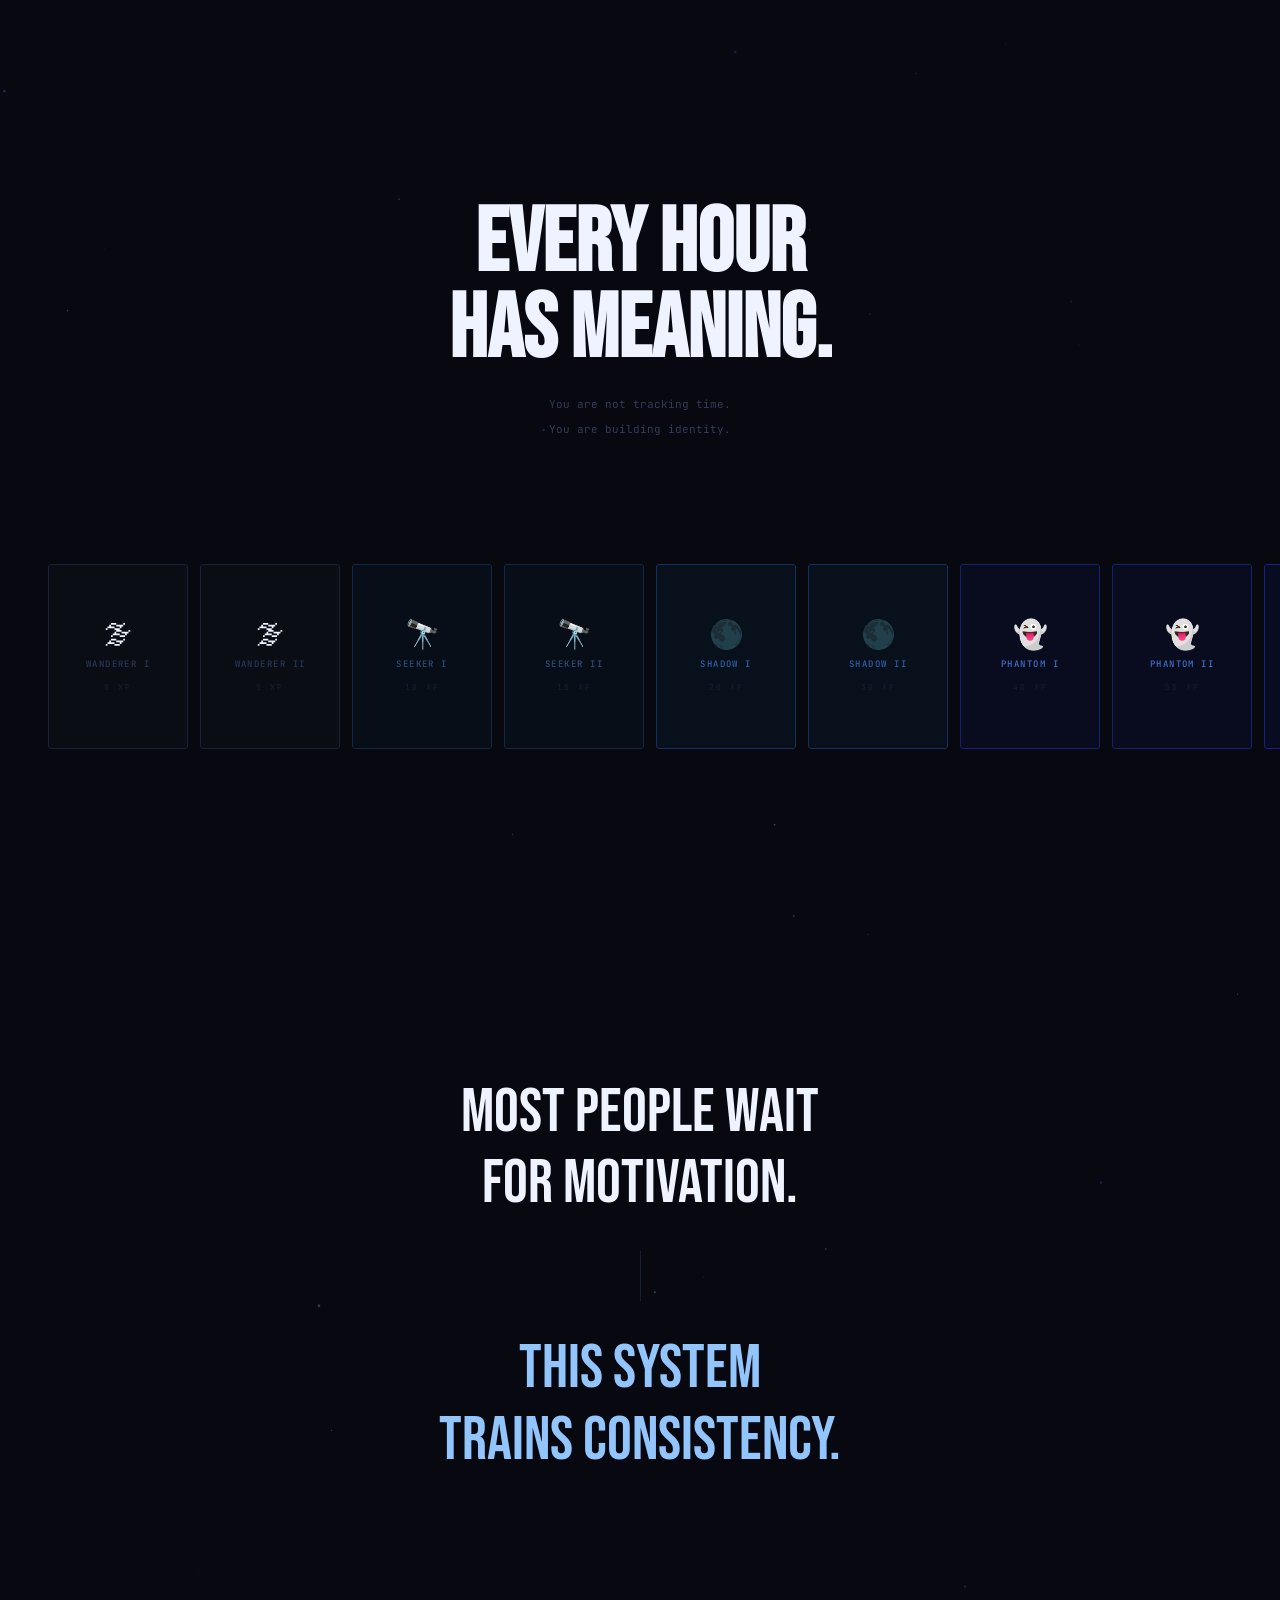
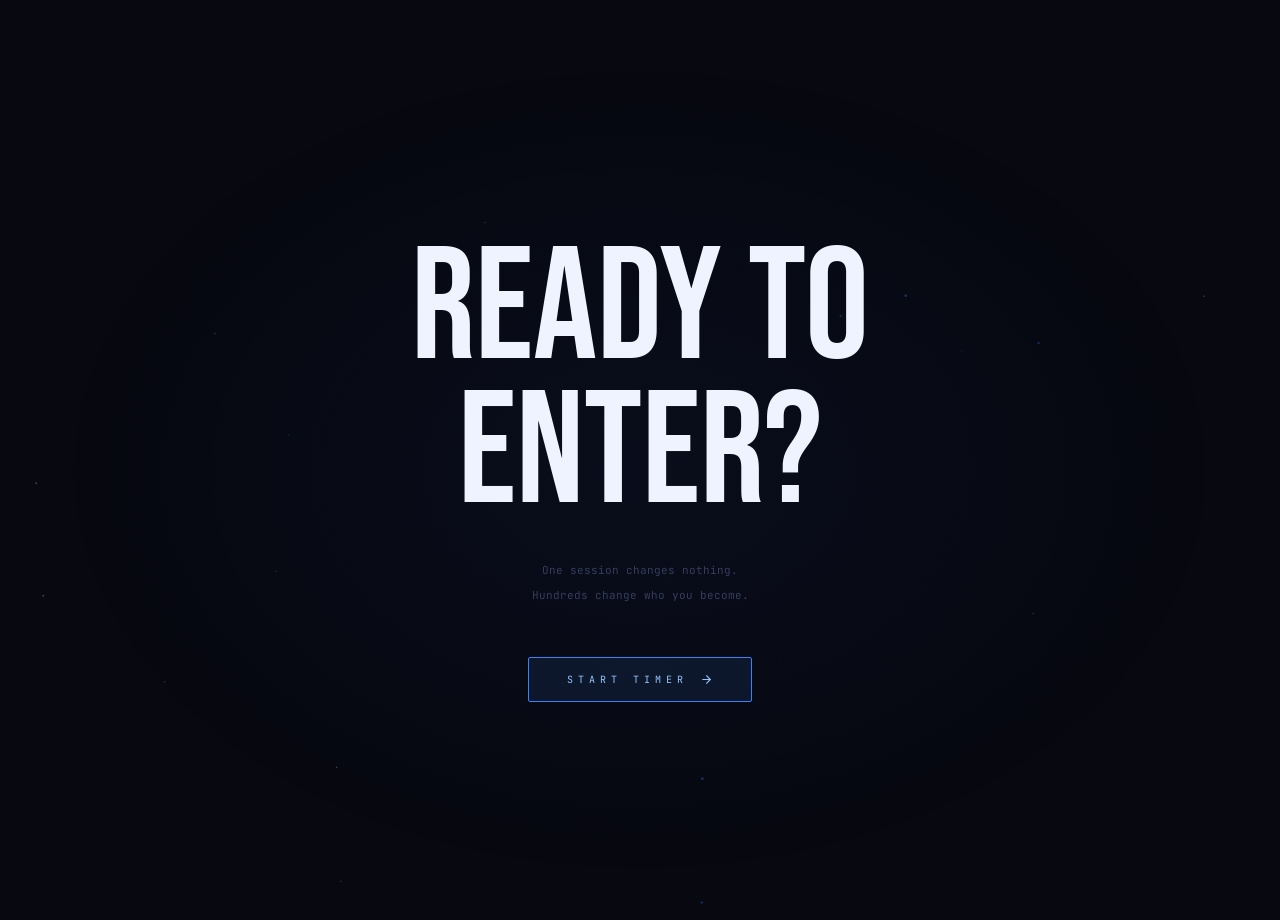
==== commit d5b9be02: "Fix the alignment in Intro Page" ====
--- a/index.html
+++ b/index.html
@@ -46,7 +46,7 @@
 /* HOW IT WORKS */
 .how { padding: 9rem 2rem; display: flex; flex-direction: column; align-items: center; gap: 5rem; }
 .sec-tag { font-size: 8px; letter-spacing: 0.7em; text-transform: uppercase; color: var(--accent); text-align: center; }
-.cards { display: grid; grid-template-columns: repeat(auto-fit, minmax(220px,1fr)); gap: 1px; max-width: 860px; width: 100%; background: var(--muted2); border: 1px solid var(--muted2); }
+.cards { display: grid; grid-template-columns: repeat(2, 1fr); gap: 1px; max-width: 860px; width: 100%; background: var(--muted2); border: 1px solid var(--muted2); }
 .card { background: var(--bg); padding: 2.4rem 2rem; position: relative; overflow: hidden; opacity: 0; transform: translateY(28px); transition: opacity 0.6s ease, transform 0.6s ease, background 0.2s; }
 .card.in { opacity: 1; transform: translateY(0); }
 .card:hover { background: #0b0d1c; }
